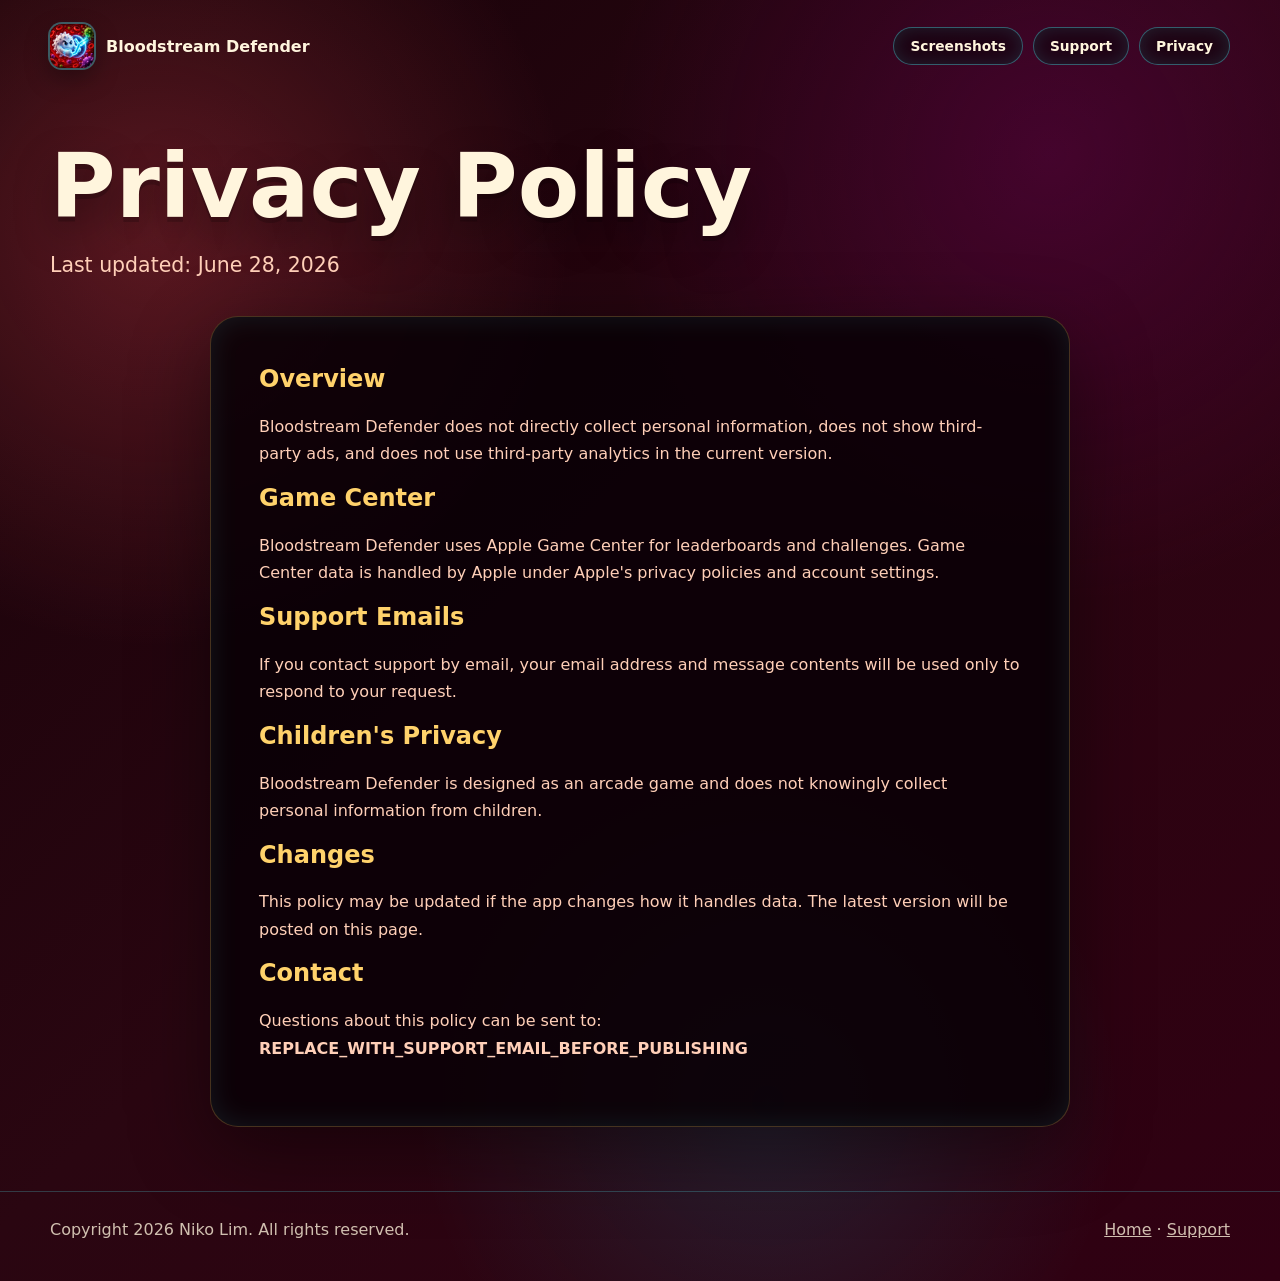
==== privacy/index.html @ 1365306f "Create Bloodstream Defender support site" ====
<!doctype html>
<html lang="en">
  <head>
    <meta charset="utf-8">
    <meta name="viewport" content="width=device-width, initial-scale=1">
    <meta name="description" content="Privacy policy for Bloodstream Defender.">
    <title>Privacy Policy | Bloodstream Defender</title>
    <link rel="icon" href="../assets/app-icon.png">
    <link rel="stylesheet" href="../styles.css">
  </head>
  <body>
    <header class="site-shell topbar">
      <a class="brand" href="../" aria-label="Bloodstream Defender home">
        <img src="../assets/app-icon.png" alt="">
        <span>Bloodstream Defender</span>
      </a>
      <nav class="nav" aria-label="Main navigation">
        <a href="../#screenshots">Screenshots</a>
        <a href="../support/">Support</a>
        <a href="./">Privacy</a>
      </nav>
    </header>

    <main class="site-shell page-hero">
      <h1>Privacy Policy</h1>
      <p>Last updated: June 28, 2026</p>
    </main>

    <section class="content-card">
      <h2>Overview</h2>
      <p>
        Bloodstream Defender does not directly collect personal information, does not show third-party ads, and does not use third-party analytics in the current version.
      </p>

      <h2>Game Center</h2>
      <p>
        Bloodstream Defender uses Apple Game Center for leaderboards and challenges. Game Center data is handled by Apple under Apple's privacy policies and account settings.
      </p>

      <h2>Support Emails</h2>
      <p>
        If you contact support by email, your email address and message contents will be used only to respond to your request.
      </p>

      <h2>Children's Privacy</h2>
      <p>
        Bloodstream Defender is designed as an arcade game and does not knowingly collect personal information from children.
      </p>

      <h2>Changes</h2>
      <p>
        This policy may be updated if the app changes how it handles data. The latest version will be posted on this page.
      </p>

      <h2>Contact</h2>
      <p>
        Questions about this policy can be sent to:
        <strong>REPLACE_WITH_SUPPORT_EMAIL_BEFORE_PUBLISHING</strong>
      </p>
    </section>

    <footer class="footer">
      <div class="site-shell">
        <span>Copyright 2026 Niko Lim. All rights reserved.</span>
        <span><a href="../">Home</a> · <a href="../support/">Support</a></span>
      </div>
    </footer>
  </body>
</html>
---- styles.css ----
:root {
  --ink: #fff5dd;
  --muted: #ffcfb8;
  --cyan: #54f5ff;
  --cyan-soft: rgba(84, 245, 255, 0.2);
  --gold: #ffd26b;
  --red-900: #160208;
  --red-800: #2a0611;
  --red-700: #570d1d;
  --panel: rgba(25, 2, 10, 0.78);
  --panel-strong: rgba(10, 0, 6, 0.88);
  --line: rgba(84, 245, 255, 0.38);
  --shadow: 0 24px 80px rgba(0, 0, 0, 0.45);
}

* {
  box-sizing: border-box;
}

html {
  min-height: 100%;
  background: var(--red-900);
  color: var(--ink);
  font-family: Inter, ui-rounded, "SF Pro Rounded", "Trebuchet MS", system-ui, -apple-system, BlinkMacSystemFont, sans-serif;
}

body {
  min-height: 100%;
  margin: 0;
  background:
    radial-gradient(circle at 12% 18%, rgba(255, 80, 91, 0.28), transparent 26rem),
    radial-gradient(circle at 82% 12%, rgba(115, 0, 94, 0.36), transparent 28rem),
    radial-gradient(circle at 60% 86%, rgba(0, 221, 255, 0.13), transparent 22rem),
    linear-gradient(135deg, var(--red-900), var(--red-800) 48%, #300012);
}

body::before {
  position: fixed;
  inset: 0;
  z-index: -2;
  content: "";
  background-image:
    radial-gradient(ellipse at center, rgba(255, 82, 55, 0.28) 0 23%, transparent 24%),
    radial-gradient(ellipse at center, rgba(255, 166, 54, 0.18) 0 20%, transparent 21%);
  background-size: 180px 82px, 84px 84px;
  background-position: 20px 30px, 110px 80px;
  opacity: 0.25;
  transform: rotate(-10deg) scale(1.08);
}

body::after {
  position: fixed;
  inset: 0;
  z-index: -1;
  content: "";
  background:
    linear-gradient(90deg, rgba(255, 73, 92, 0.28), transparent 17%, transparent 83%, rgba(255, 73, 92, 0.28)),
    linear-gradient(180deg, rgba(255, 55, 60, 0.42), transparent 19%, transparent 81%, rgba(255, 55, 60, 0.42));
  pointer-events: none;
}

a {
  color: inherit;
}

.site-shell {
  width: min(1180px, calc(100% - 36px));
  margin: 0 auto;
}

.topbar {
  display: flex;
  align-items: center;
  justify-content: space-between;
  gap: 24px;
  padding: 24px 0;
}

.brand {
  display: inline-flex;
  align-items: center;
  gap: 12px;
  color: var(--ink);
  font-weight: 900;
  text-decoration: none;
}

.brand img {
  width: 44px;
  height: 44px;
  border-radius: 12px;
  box-shadow: 0 0 0 2px rgba(84, 245, 255, 0.34), 0 10px 24px rgba(0, 0, 0, 0.35);
}

.nav {
  display: flex;
  gap: 10px;
  align-items: center;
  flex-wrap: wrap;
}

.nav a,
.button {
  border: 1px solid var(--line);
  border-radius: 999px;
  background: rgba(7, 0, 6, 0.52);
  color: var(--ink);
  box-shadow: inset 0 0 18px rgba(84, 245, 255, 0.13);
  font-size: 0.86rem;
  font-weight: 850;
  letter-spacing: 0;
  padding: 10px 16px;
  text-decoration: none;
}

.button.primary {
  border-color: rgba(255, 210, 107, 0.78);
  background: linear-gradient(180deg, rgba(87, 8, 24, 0.94), rgba(14, 1, 8, 0.96));
  box-shadow: inset 0 0 20px rgba(84, 245, 255, 0.18), 0 0 26px rgba(255, 210, 107, 0.18);
}

.hero {
  display: grid;
  grid-template-columns: minmax(0, 0.9fr) minmax(360px, 1.1fr);
  align-items: center;
  gap: 42px;
  padding: 48px 0 72px;
}

.hero h1,
.page-hero h1 {
  max-width: 780px;
  margin: 0;
  font-size: clamp(3rem, 7vw, 6.8rem);
  line-height: 0.9;
  letter-spacing: 0;
  text-shadow: 0 5px 0 rgba(0, 0, 0, 0.18), 0 18px 42px rgba(0, 0, 0, 0.36);
}

.hero p,
.page-hero p {
  max-width: 620px;
  margin: 22px 0 0;
  color: var(--muted);
  font-size: clamp(1.06rem, 1.7vw, 1.28rem);
  line-height: 1.62;
}

.hero-actions {
  display: flex;
  gap: 12px;
  flex-wrap: wrap;
  margin-top: 30px;
}

.status-line {
  display: flex;
  gap: 12px;
  flex-wrap: wrap;
  margin-top: 26px;
  color: var(--gold);
  font-weight: 900;
}

.status-line span {
  border: 1px solid rgba(255, 210, 107, 0.3);
  border-radius: 999px;
  background: rgba(255, 210, 107, 0.08);
  padding: 8px 12px;
}

.hero-card,
.panel,
.shot {
  border: 1px solid var(--line);
  background: var(--panel);
  box-shadow: var(--shadow), inset 0 0 28px rgba(84, 245, 255, 0.11);
}

.hero-card {
  border-radius: 28px;
  padding: 14px;
  transform: rotate(1deg);
}

.hero-card img,
.shot img {
  display: block;
  width: 100%;
  border-radius: 18px;
}

.section {
  padding: 48px 0;
}

.section h2 {
  margin: 0 0 14px;
  font-size: clamp(2rem, 4vw, 3.8rem);
  line-height: 0.98;
  letter-spacing: 0;
}

.section-lead {
  max-width: 720px;
  margin: 0 0 26px;
  color: var(--muted);
  font-size: 1.08rem;
  line-height: 1.65;
}

.shot-grid {
  display: grid;
  grid-template-columns: repeat(3, minmax(0, 1fr));
  gap: 18px;
}

.shot {
  overflow: hidden;
  border-radius: 24px;
  padding: 10px;
}

.shot figcaption {
  color: var(--ink);
  font-size: 0.94rem;
  font-weight: 850;
  padding: 12px 6px 4px;
}

.info-grid {
  display: grid;
  grid-template-columns: repeat(3, minmax(0, 1fr));
  gap: 18px;
}

.panel {
  border-radius: 24px;
  padding: 24px;
}

.panel h3 {
  margin: 0 0 10px;
  color: var(--gold);
  font-size: 1.12rem;
}

.panel p,
.panel li {
  color: var(--muted);
  line-height: 1.65;
}

.panel p {
  margin: 0;
}

.panel ul {
  margin: 0;
  padding-left: 18px;
}

.page-hero {
  padding: 54px 0 34px;
}

.content-card {
  width: min(860px, 100%);
  margin: 0 auto 64px;
  border: 1px solid rgba(255, 210, 107, 0.24);
  border-radius: 28px;
  background: var(--panel-strong);
  box-shadow: var(--shadow), inset 0 0 28px rgba(84, 245, 255, 0.1);
  padding: clamp(24px, 5vw, 48px);
}

.content-card h2 {
  color: var(--gold);
  margin-top: 0;
}

.content-card p,
.content-card li {
  color: var(--muted);
  line-height: 1.72;
}

.content-card a {
  color: var(--cyan);
  font-weight: 850;
}

.footer {
  border-top: 1px solid rgba(84, 245, 255, 0.22);
  color: rgba(255, 245, 221, 0.78);
  padding: 28px 0 42px;
}

.footer .site-shell {
  display: flex;
  justify-content: space-between;
  gap: 18px;
  flex-wrap: wrap;
}

@media (max-width: 900px) {
  .hero,
  .info-grid,
  .shot-grid {
    grid-template-columns: 1fr;
  }

  .hero {
    padding-top: 28px;
  }

  .hero-card {
    transform: none;
  }
}

@media (max-width: 620px) {
  .site-shell {
    width: min(100% - 24px, 1180px);
  }

  .topbar {
    align-items: flex-start;
    flex-direction: column;
  }

  .nav {
    width: 100%;
  }

  .nav a {
    flex: 1;
    text-align: center;
  }

  .hero h1,
  .page-hero h1 {
    font-size: clamp(2.6rem, 15vw, 4rem);
  }
}
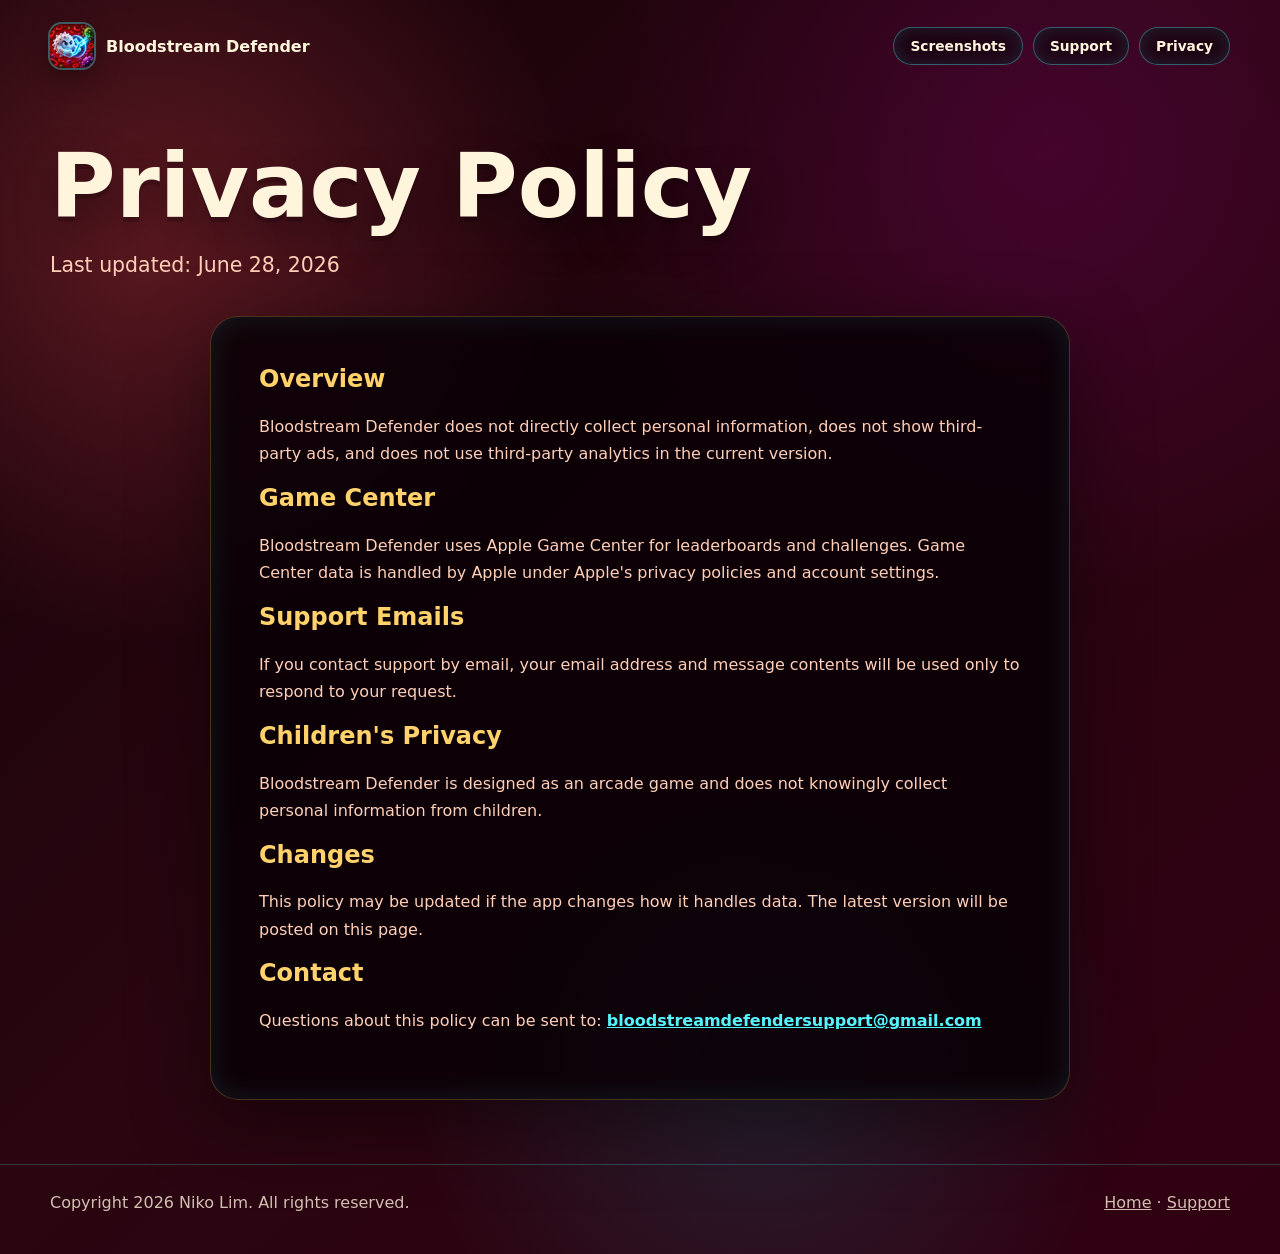
==== commit 5fa27c8a: "Add public support email" ====
--- a/privacy/index.html
+++ b/privacy/index.html
@@ -55,7 +55,7 @@
       <h2>Contact</h2>
       <p>
         Questions about this policy can be sent to:
-        <strong>REPLACE_WITH_SUPPORT_EMAIL_BEFORE_PUBLISHING</strong>
+        <strong><a href="mailto:bloodstreamdefendersupport@gmail.com">bloodstreamdefendersupport@gmail.com</a></strong>
       </p>
     </section>
 
--- a/styles.css
+++ b/styles.css
@@ -169,9 +169,19 @@
   padding: 8px 12px;
 }
 
+.eyebrow {
+  display: inline-block;
+  color: var(--cyan);
+  font-size: 0.78rem;
+  font-weight: 950;
+  letter-spacing: 0;
+  text-transform: uppercase;
+}
+
 .hero-card,
 .panel,
-.shot {
+.shot,
+.demo-callout {
   border: 1px solid var(--line);
   background: var(--panel);
   box-shadow: var(--shadow), inset 0 0 28px rgba(84, 245, 255, 0.11);
@@ -192,6 +202,29 @@
 
 .section {
   padding: 48px 0;
+}
+
+.demo-callout {
+  display: flex;
+  align-items: center;
+  justify-content: space-between;
+  gap: 24px;
+  border-radius: 24px;
+  margin-bottom: 18px;
+  padding: 24px;
+}
+
+.demo-callout h2 {
+  margin: 8px 0 8px;
+  font-size: clamp(1.7rem, 3vw, 3rem);
+  line-height: 1;
+}
+
+.demo-callout p {
+  max-width: 640px;
+  margin: 0;
+  color: var(--muted);
+  line-height: 1.6;
 }
 
 .section h2 {
@@ -317,6 +350,11 @@
   .hero-card {
     transform: none;
   }
+
+  .demo-callout {
+    align-items: flex-start;
+    flex-direction: column;
+  }
 }
 
 @media (max-width: 620px) {
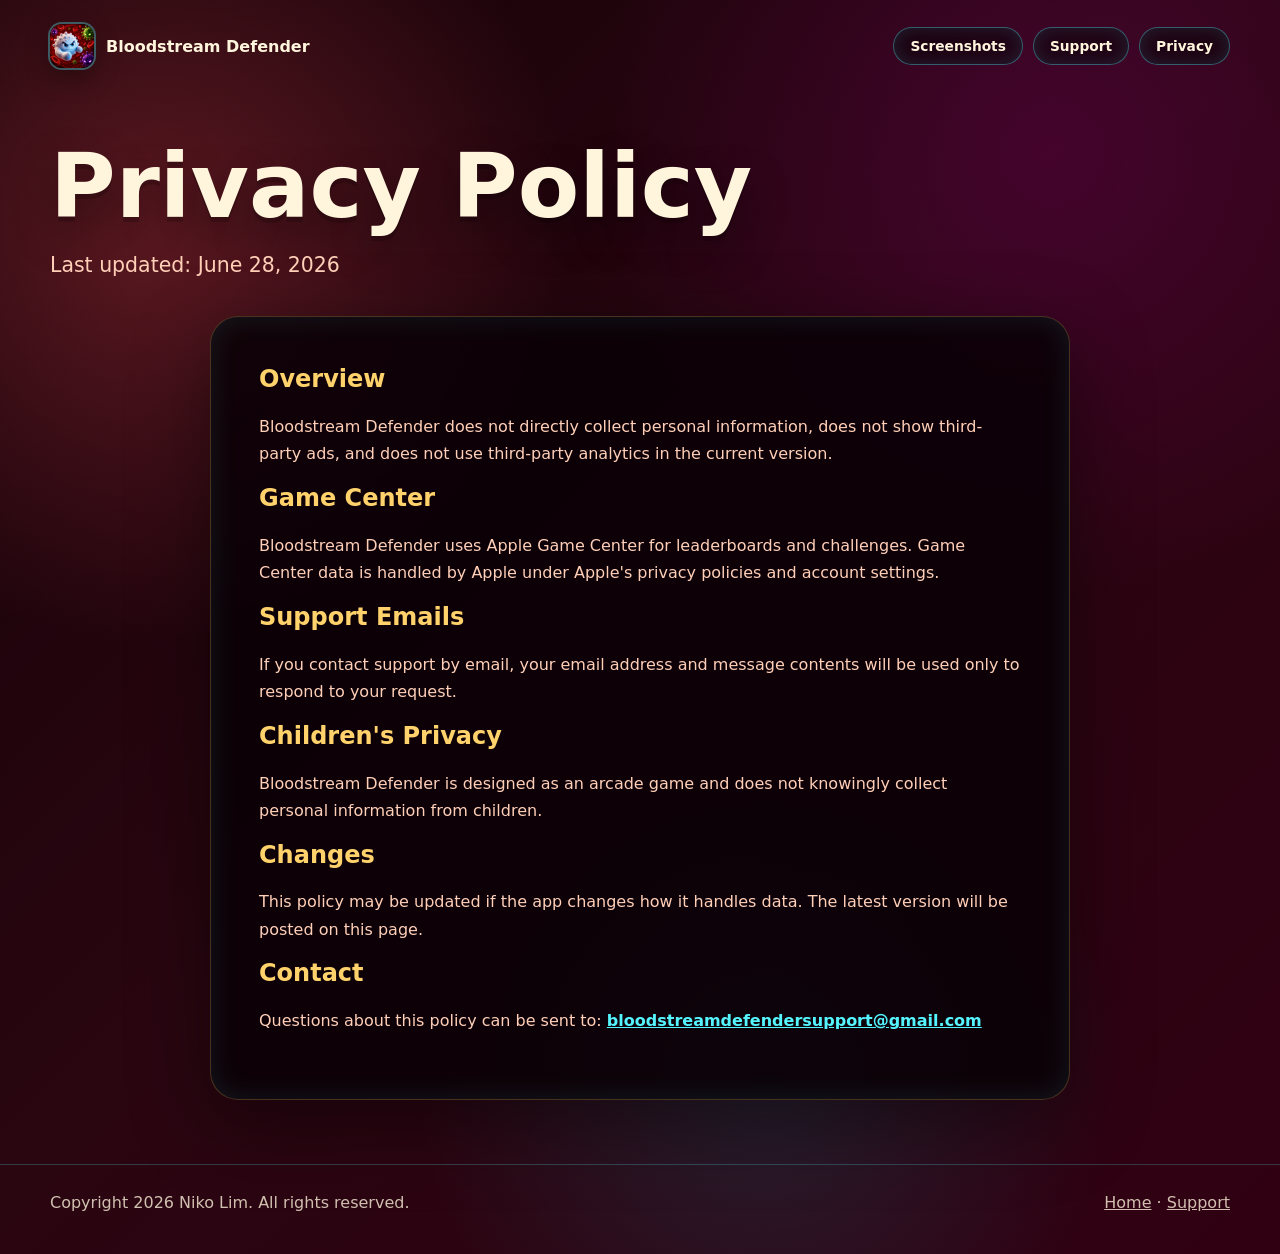
==== commit 6a5433c0: "Update site icon to App Store artwork" ====
--- a/privacy/index.html
+++ b/privacy/index.html
@@ -5,13 +5,13 @@
     <meta name="viewport" content="width=device-width, initial-scale=1">
     <meta name="description" content="Privacy policy for Bloodstream Defender.">
     <title>Privacy Policy | Bloodstream Defender</title>
-    <link rel="icon" href="../assets/app-icon.png">
+    <link rel="icon" href="../assets/app-icon.png?v=20260701">
     <link rel="stylesheet" href="../styles.css">
   </head>
   <body>
     <header class="site-shell topbar">
       <a class="brand" href="../" aria-label="Bloodstream Defender home">
-        <img src="../assets/app-icon.png" alt="">
+        <img src="../assets/app-icon.png?v=20260701" alt="">
         <span>Bloodstream Defender</span>
       </a>
       <nav class="nav" aria-label="Main navigation">
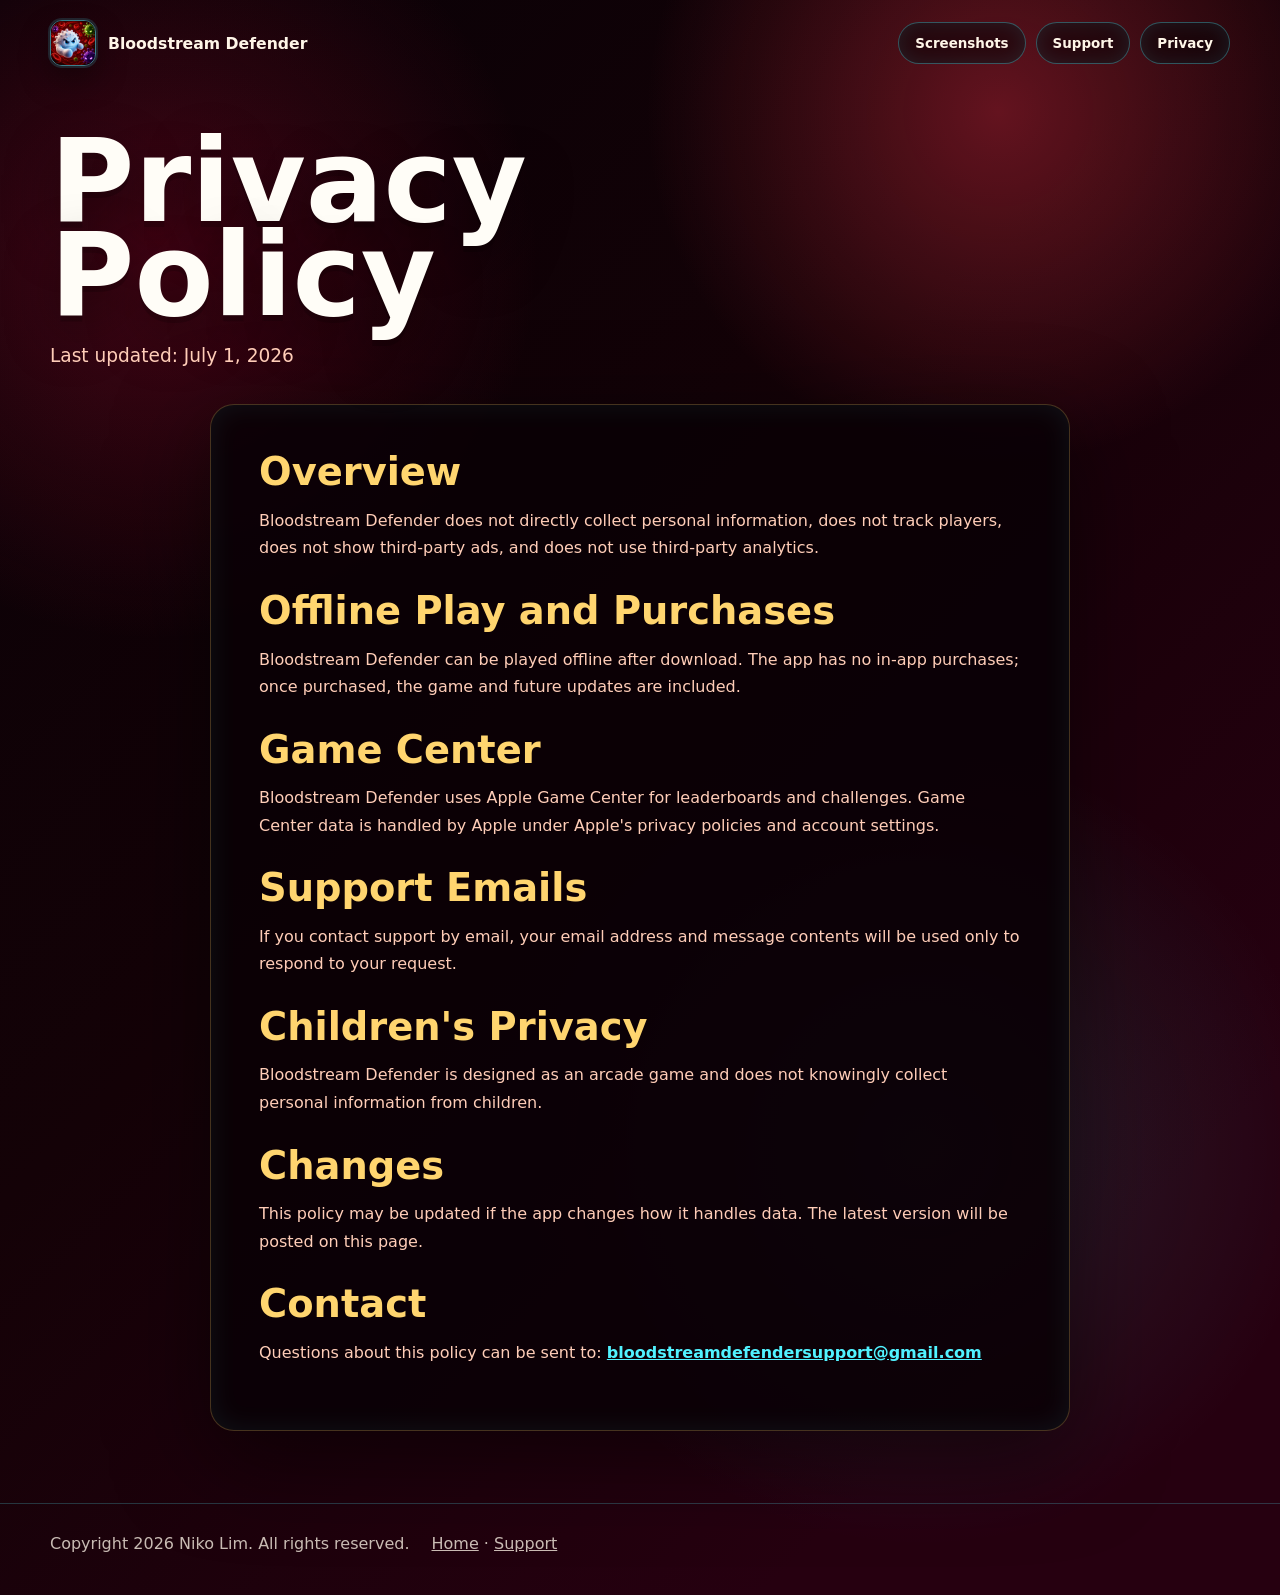
==== commit 5d1e3d5e: "Redesign marketing site" ====
--- a/privacy/index.html
+++ b/privacy/index.html
@@ -23,13 +23,18 @@
 
     <main class="site-shell page-hero">
       <h1>Privacy Policy</h1>
-      <p>Last updated: June 28, 2026</p>
+      <p>Last updated: July 1, 2026</p>
     </main>
 
     <section class="content-card">
       <h2>Overview</h2>
       <p>
-        Bloodstream Defender does not directly collect personal information, does not show third-party ads, and does not use third-party analytics in the current version.
+        Bloodstream Defender does not directly collect personal information, does not track players, does not show third-party ads, and does not use third-party analytics.
+      </p>
+
+      <h2>Offline Play and Purchases</h2>
+      <p>
+        Bloodstream Defender can be played offline after download. The app has no in-app purchases; once purchased, the game and future updates are included.
       </p>
 
       <h2>Game Center</h2>
--- a/styles.css
+++ b/styles.css
@@ -1,16 +1,24 @@
 :root {
-  --ink: #fff5dd;
-  --muted: #ffcfb8;
-  --cyan: #54f5ff;
-  --cyan-soft: rgba(84, 245, 255, 0.2);
-  --gold: #ffd26b;
-  --red-900: #160208;
-  --red-800: #2a0611;
-  --red-700: #570d1d;
-  --panel: rgba(25, 2, 10, 0.78);
-  --panel-strong: rgba(10, 0, 6, 0.88);
-  --line: rgba(84, 245, 255, 0.38);
-  --shadow: 0 24px 80px rgba(0, 0, 0, 0.45);
+  color-scheme: dark;
+  --ink: #fff6e8;
+  --muted: #ffcdb8;
+  --muted-2: rgba(255, 246, 232, 0.72);
+  --cyan: #51f2ff;
+  --cyan-strong: #13d7ef;
+  --cyan-soft: rgba(81, 242, 255, 0.16);
+  --gold: #ffd56f;
+  --gold-soft: rgba(255, 213, 111, 0.16);
+  --red-950: #080106;
+  --red-900: #140207;
+  --red-850: #21040c;
+  --red-800: #340713;
+  --red-700: #5d1024;
+  --panel: rgba(18, 2, 9, 0.72);
+  --panel-strong: rgba(10, 1, 6, 0.9);
+  --line: rgba(81, 242, 255, 0.34);
+  --line-red: rgba(255, 86, 100, 0.34);
+  --shadow: 0 26px 92px rgba(0, 0, 0, 0.52);
+  --radius: 22px;
 }
 
 * {
@@ -19,7 +27,8 @@
 
 html {
   min-height: 100%;
-  background: var(--red-900);
+  scroll-behavior: smooth;
+  background: var(--red-950);
   color: var(--ink);
   font-family: Inter, ui-rounded, "SF Pro Rounded", "Trebuchet MS", system-ui, -apple-system, BlinkMacSystemFont, sans-serif;
 }
@@ -27,24 +36,25 @@
 body {
   min-height: 100%;
   margin: 0;
+  overflow-x: hidden;
   background:
-    radial-gradient(circle at 12% 18%, rgba(255, 80, 91, 0.28), transparent 26rem),
-    radial-gradient(circle at 82% 12%, rgba(115, 0, 94, 0.36), transparent 28rem),
-    radial-gradient(circle at 60% 86%, rgba(0, 221, 255, 0.13), transparent 22rem),
-    linear-gradient(135deg, var(--red-900), var(--red-800) 48%, #300012);
+    radial-gradient(circle at 78% 7%, rgba(255, 53, 76, 0.34), transparent 22rem),
+    radial-gradient(circle at 12% 16%, rgba(194, 15, 56, 0.3), transparent 24rem),
+    radial-gradient(circle at 72% 72%, rgba(81, 242, 255, 0.13), transparent 25rem),
+    linear-gradient(135deg, var(--red-950), var(--red-900) 42%, #260010 82%);
 }
 
 body::before {
   position: fixed;
-  inset: 0;
+  inset: -14vh -10vw;
   z-index: -2;
   content: "";
   background-image:
-    radial-gradient(ellipse at center, rgba(255, 82, 55, 0.28) 0 23%, transparent 24%),
-    radial-gradient(ellipse at center, rgba(255, 166, 54, 0.18) 0 20%, transparent 21%);
-  background-size: 180px 82px, 84px 84px;
-  background-position: 20px 30px, 110px 80px;
-  opacity: 0.25;
+    radial-gradient(ellipse at center, rgba(255, 91, 62, 0.24) 0 22%, transparent 23%),
+    radial-gradient(ellipse at center, rgba(255, 179, 75, 0.14) 0 18%, transparent 19%);
+  background-position: 20px 30px, 108px 82px;
+  background-size: 210px 96px, 96px 96px;
+  opacity: 0.22;
   transform: rotate(-10deg) scale(1.08);
 }
 
@@ -54,8 +64,9 @@
   z-index: -1;
   content: "";
   background:
-    linear-gradient(90deg, rgba(255, 73, 92, 0.28), transparent 17%, transparent 83%, rgba(255, 73, 92, 0.28)),
-    linear-gradient(180deg, rgba(255, 55, 60, 0.42), transparent 19%, transparent 81%, rgba(255, 55, 60, 0.42));
+    linear-gradient(90deg, rgba(255, 45, 79, 0.32), transparent 16%, transparent 84%, rgba(255, 45, 79, 0.28)),
+    linear-gradient(180deg, rgba(255, 64, 82, 0.28), transparent 22%, transparent 78%, rgba(255, 64, 82, 0.24)),
+    radial-gradient(circle at 50% 0%, rgba(255, 255, 255, 0.06), transparent 28rem);
   pointer-events: none;
 }
 
@@ -63,8 +74,23 @@
   color: inherit;
 }
 
+img {
+  max-width: 100%;
+}
+
+.sr-only {
+  position: absolute !important;
+  width: 1px !important;
+  height: 1px !important;
+  padding: 0 !important;
+  overflow: hidden !important;
+  clip: rect(0, 0, 0, 0) !important;
+  white-space: nowrap !important;
+  border: 0 !important;
+}
+
 .site-shell {
-  width: min(1180px, calc(100% - 36px));
+  width: min(1180px, calc(100% - 40px));
   margin: 0 auto;
 }
 
@@ -72,8 +98,8 @@
   display: flex;
   align-items: center;
   justify-content: space-between;
-  gap: 24px;
-  padding: 24px 0;
+  gap: 26px;
+  padding: 20px 0 10px;
 }
 
 .brand {
@@ -81,234 +107,596 @@
   align-items: center;
   gap: 12px;
   color: var(--ink);
+  font-size: 0.98rem;
   font-weight: 900;
   text-decoration: none;
+  white-space: nowrap;
 }
 
 .brand img {
-  width: 44px;
-  height: 44px;
+  width: 46px;
+  height: 46px;
+  border: 1px solid rgba(81, 242, 255, 0.52);
   border-radius: 12px;
-  box-shadow: 0 0 0 2px rgba(84, 245, 255, 0.34), 0 10px 24px rgba(0, 0, 0, 0.35);
-}
-
-.nav {
+  box-shadow: 0 0 0 2px rgba(81, 242, 255, 0.14), 0 14px 30px rgba(0, 0, 0, 0.38);
+}
+
+.brand--footer img {
+  width: 40px;
+  height: 40px;
+}
+
+.nav,
+.footer-nav {
   display: flex;
-  gap: 10px;
   align-items: center;
   flex-wrap: wrap;
+  gap: 10px;
 }
 
 .nav a,
+.footer-nav a,
 .button {
+  display: inline-flex;
+  align-items: center;
+  justify-content: center;
+  min-height: 42px;
   border: 1px solid var(--line);
   border-radius: 999px;
-  background: rgba(7, 0, 6, 0.52);
+  background: rgba(8, 0, 6, 0.54);
   color: var(--ink);
-  box-shadow: inset 0 0 18px rgba(84, 245, 255, 0.13);
-  font-size: 0.86rem;
+  box-shadow: inset 0 0 20px rgba(81, 242, 255, 0.1);
+  font-size: 0.84rem;
   font-weight: 850;
   letter-spacing: 0;
   padding: 10px 16px;
   text-decoration: none;
+  transition:
+    border-color 180ms ease,
+    box-shadow 180ms ease,
+    transform 180ms ease,
+    background 180ms ease;
+}
+
+.nav a:hover,
+.footer-nav a:hover,
+.button:hover {
+  border-color: rgba(81, 242, 255, 0.72);
+  box-shadow: inset 0 0 22px rgba(81, 242, 255, 0.16), 0 0 26px rgba(81, 242, 255, 0.12);
+  transform: translateY(-1px);
 }
 
 .button.primary {
-  border-color: rgba(255, 210, 107, 0.78);
-  background: linear-gradient(180deg, rgba(87, 8, 24, 0.94), rgba(14, 1, 8, 0.96));
-  box-shadow: inset 0 0 20px rgba(84, 245, 255, 0.18), 0 0 26px rgba(255, 210, 107, 0.18);
+  border-color: rgba(81, 242, 255, 0.88);
+  background: linear-gradient(180deg, #4af6ff, #18cfe5);
+  color: #061013;
+  box-shadow: 0 16px 34px rgba(28, 222, 239, 0.2), inset 0 -10px 22px rgba(0, 67, 80, 0.18);
+}
+
+.button-icon {
+  width: 0;
+  height: 0;
+  margin-right: 9px;
+  border-top: 6px solid transparent;
+  border-bottom: 6px solid transparent;
+  border-left: 10px solid currentColor;
 }
 
 .hero {
   display: grid;
-  grid-template-columns: minmax(0, 0.9fr) minmax(360px, 1.1fr);
+  grid-template-columns: minmax(0, 0.78fr) minmax(440px, 1.22fr);
   align-items: center;
-  gap: 42px;
-  padding: 48px 0 72px;
+  gap: clamp(30px, 5vw, 68px);
+  min-height: auto;
+  padding: 38px 0 30px;
+}
+
+.hero-copy {
+  position: relative;
+  z-index: 1;
 }
 
 .hero h1,
 .page-hero h1 {
-  max-width: 780px;
+  max-width: 820px;
   margin: 0;
-  font-size: clamp(3rem, 7vw, 6.8rem);
-  line-height: 0.9;
+  color: #fffdf7;
+  font-size: clamp(4rem, 9vw, 8.7rem);
+  line-height: 0.82;
   letter-spacing: 0;
-  text-shadow: 0 5px 0 rgba(0, 0, 0, 0.18), 0 18px 42px rgba(0, 0, 0, 0.36);
-}
-
-.hero p,
+  text-shadow: 0 6px 0 rgba(0, 0, 0, 0.16), 0 20px 54px rgba(0, 0, 0, 0.42);
+}
+
+.hero-line {
+  margin: 24px 0 0;
+  color: var(--gold);
+  font-size: clamp(1.55rem, 3.4vw, 3rem);
+  font-weight: 950;
+  line-height: 1.02;
+}
+
+.hero p:not(.hero-line),
 .page-hero p {
   max-width: 620px;
-  margin: 22px 0 0;
+  margin: 18px 0 0;
   color: var(--muted);
-  font-size: clamp(1.06rem, 1.7vw, 1.28rem);
-  line-height: 1.62;
+  font-size: clamp(1.03rem, 1.45vw, 1.22rem);
+  line-height: 1.58;
 }
 
 .hero-actions {
   display: flex;
+  flex-wrap: wrap;
   gap: 12px;
-  flex-wrap: wrap;
   margin-top: 30px;
 }
 
-.status-line {
-  display: flex;
+.hero-facts {
+  display: grid;
+  grid-template-columns: repeat(3, minmax(0, 1fr));
   gap: 12px;
-  flex-wrap: wrap;
-  margin-top: 26px;
-  color: var(--gold);
+  max-width: 680px;
+  margin: 24px 0 0;
+}
+
+.hero-facts div {
+  min-height: 68px;
+  border: 1px solid rgba(255, 255, 255, 0.13);
+  border-radius: 18px;
+  background: rgba(4, 0, 4, 0.42);
+  padding: 12px;
+}
+
+.hero-facts dt {
+  color: var(--ink);
+  font-size: 0.8rem;
+  font-weight: 950;
+}
+
+.hero-facts dd {
+  margin: 6px 0 0;
+  color: var(--muted-2);
+  font-size: 0.78rem;
+  line-height: 1.28;
+}
+
+.hero-media {
+  position: relative;
+  min-width: 0;
+}
+
+.hero-media::before {
+  position: absolute;
+  inset: -20% -8% auto 10%;
+  height: 70%;
+  content: "";
+  border-radius: 999px;
+  background: radial-gradient(circle, rgba(255, 63, 77, 0.32), transparent 64%);
+  filter: blur(8px);
+}
+
+.phone-frame {
+  position: relative;
+  overflow: hidden;
+  border: 1px solid rgba(81, 242, 255, 0.36);
+  border-radius: 34px;
+  background: linear-gradient(135deg, rgba(255, 255, 255, 0.11), rgba(255, 255, 255, 0.02));
+  box-shadow: var(--shadow), 0 0 42px rgba(81, 242, 255, 0.16);
+  padding: 13px;
+  transform: rotate(3deg);
+}
+
+.phone-frame::before {
+  position: absolute;
+  top: 50%;
+  left: 15px;
+  z-index: 2;
+  width: 18px;
+  height: 100px;
+  content: "";
+  border-radius: 999px;
+  background: #050004;
+  transform: translateY(-50%);
+}
+
+.phone-frame img {
+  position: relative;
+  z-index: 1;
+  display: block;
+  width: 100%;
+  border-radius: 24px;
+}
+
+.prototype-band,
+.phone-band {
+  display: grid;
+  align-items: center;
+  gap: clamp(22px, 4vw, 48px);
+  border: 1px solid var(--line-red);
+  border-radius: var(--radius);
+  background: linear-gradient(135deg, rgba(37, 3, 14, 0.86), rgba(10, 1, 8, 0.84));
+  box-shadow: var(--shadow), inset 0 0 34px rgba(81, 242, 255, 0.08);
+  padding: clamp(18px, 3vw, 32px);
+}
+
+.prototype-band {
+  grid-template-columns: minmax(280px, 0.92fr) minmax(260px, 1fr);
+}
+
+.prototype-band img {
+  display: block;
+  width: 100%;
+  border: 1px solid rgba(255, 255, 255, 0.13);
+  border-radius: 14px;
+}
+
+.prototype-band h2,
+.phone-band h2,
+.section h2,
+.content-card h2 {
+  margin: 0;
+  color: #fffdf7;
+  font-size: clamp(2rem, 4.4vw, 3.9rem);
+  line-height: 0.98;
+  letter-spacing: 0;
+}
+
+.prototype-band p,
+.phone-band p {
+  max-width: 640px;
+  margin: 16px 0 24px;
+  color: var(--muted);
+  font-size: 1.03rem;
+  line-height: 1.62;
+}
+
+.section {
+  padding: clamp(54px, 7vw, 92px) 0;
+}
+
+.section-heading {
+  max-width: 780px;
+  margin: 0 auto 34px;
+  text-align: center;
+}
+
+.section-heading p,
+.mobile-copy p,
+.press-copy p {
+  margin: 14px 0 0;
+  color: var(--muted);
+  font-size: 1.07rem;
+  line-height: 1.62;
+}
+
+.loop-section {
+  padding-bottom: clamp(46px, 6vw, 78px);
+}
+
+.loop-art {
+  overflow: hidden;
+  margin: 0;
+  border: 1px solid rgba(255, 213, 111, 0.3);
+  border-radius: 24px;
+  background: rgba(7, 0, 5, 0.62);
+  box-shadow: var(--shadow), inset 0 0 28px rgba(81, 242, 255, 0.1);
+  padding: clamp(8px, 1.6vw, 14px);
+}
+
+.loop-art img {
+  display: block;
+  width: 100%;
+  border-radius: 16px;
+}
+
+.feature h3,
+.asset-strip figcaption,
+.shot figcaption {
+  margin: 0;
+  color: var(--ink);
   font-weight: 900;
-}
-
-.status-line span {
-  border: 1px solid rgba(255, 210, 107, 0.3);
-  border-radius: 999px;
-  background: rgba(255, 210, 107, 0.08);
-  padding: 8px 12px;
-}
-
-.eyebrow {
-  display: inline-block;
-  color: var(--cyan);
-  font-size: 0.78rem;
+  line-height: 1.15;
+}
+
+.feature p {
+  margin: 10px 0 0;
+  color: var(--muted-2);
+  font-size: 0.92rem;
+  line-height: 1.45;
+}
+
+.screenshots-section {
+  border-top: 1px solid rgba(255, 255, 255, 0.08);
+  border-bottom: 1px solid rgba(255, 255, 255, 0.08);
+}
+
+.shot-rail {
+  display: grid;
+  grid-template-columns: repeat(5, minmax(190px, 1fr));
+  gap: 16px;
+  align-items: stretch;
+}
+
+.shot {
+  overflow: hidden;
+  margin: 0;
+  border: 1px solid rgba(81, 242, 255, 0.27);
+  border-radius: var(--radius);
+  background: rgba(11, 1, 7, 0.62);
+  box-shadow: 0 18px 46px rgba(0, 0, 0, 0.32), inset 0 0 22px rgba(81, 242, 255, 0.06);
+  padding: 9px;
+}
+
+.shot img {
+  display: block;
+  width: 100%;
+  aspect-ratio: 2778 / 1284;
+  object-fit: cover;
+  border-radius: 15px;
+}
+
+.shot--ipad img {
+  aspect-ratio: 4 / 3;
+}
+
+.shot figcaption {
+  padding: 13px 5px 4px;
+  font-size: 0.92rem;
+  text-align: center;
+}
+
+.mobile-section {
+  display: grid;
+  gap: clamp(26px, 4vw, 42px);
+}
+
+.mobile-copy {
+  max-width: 780px;
+}
+
+.mobile-layout {
+  display: grid;
+  grid-template-columns: minmax(0, 1fr) minmax(310px, 0.74fr);
+  gap: clamp(28px, 5vw, 64px);
+  align-items: stretch;
+}
+
+.feature-list {
+  display: grid;
+  gap: 14px;
+}
+
+.feature {
+  display: grid;
+  grid-template-columns: 78px minmax(0, 1fr);
+  gap: 18px;
+  align-items: center;
+  border-left: 3px solid var(--cyan);
+  background: linear-gradient(90deg, rgba(81, 242, 255, 0.1), rgba(255, 255, 255, 0.03));
+  padding: 16px 22px 16px 18px;
+}
+
+.feature-icon {
+  display: grid;
+  width: 70px;
+  aspect-ratio: 1;
+  place-items: center;
+  border: 1px solid rgba(81, 242, 255, 0.18);
+  border-radius: 18px;
+  background:
+    radial-gradient(circle at 50% 42%, rgba(81, 242, 255, 0.12), transparent 70%),
+    rgba(3, 0, 4, 0.38);
+  box-shadow: inset 0 0 18px rgba(81, 242, 255, 0.07);
+}
+
+.feature-icon img {
+  display: block;
+  width: 62px;
+  height: 62px;
+  object-fit: contain;
+}
+
+.qr-panel {
+  display: grid;
+  grid-template-columns: minmax(0, 1fr) 178px;
+  gap: 22px;
+  align-items: center;
+  min-height: 246px;
+  border: 1px solid var(--line-red);
+  border-radius: var(--radius);
+  background:
+    radial-gradient(circle at 82% 22%, rgba(81, 242, 255, 0.16), transparent 14rem),
+    linear-gradient(135deg, rgba(37, 3, 14, 0.9), rgba(10, 1, 8, 0.84));
+  box-shadow: var(--shadow), inset 0 0 34px rgba(81, 242, 255, 0.08);
+  padding: clamp(20px, 3vw, 28px);
+}
+
+.qr-panel h3 {
+  margin: 0;
+  color: #fffdf7;
+  font-size: clamp(2rem, 3.6vw, 3.2rem);
+  line-height: 0.95;
+}
+
+.qr-panel p {
+  max-width: 420px;
+  margin: 14px 0 0;
+  color: var(--muted);
+  font-size: 1rem;
+  line-height: 1.55;
+}
+
+.qr-placeholder {
+  position: relative;
+  display: grid;
+  width: 178px;
+  aspect-ratio: 1;
+  place-items: center;
+  border: 2px dashed rgba(81, 242, 255, 0.68);
+  border-radius: 18px;
+  background:
+    linear-gradient(135deg, rgba(81, 242, 255, 0.12), rgba(255, 213, 111, 0.08)),
+    rgba(4, 0, 4, 0.72);
+  box-shadow:
+    inset 0 0 28px rgba(81, 242, 255, 0.14),
+    0 0 30px rgba(81, 242, 255, 0.12);
+}
+
+.qr-placeholder::before,
+.qr-placeholder::after {
+  position: absolute;
+  inset: 14px;
+  content: "";
+  border: 2px solid rgba(255, 213, 111, 0.48);
+  pointer-events: none;
+}
+
+.qr-placeholder::before {
+  clip-path: polygon(0 0, 34% 0, 34% 6px, 6px 6px, 6px 34%, 0 34%, 0 0, 66% 0, 100% 0, 100% 34%, calc(100% - 6px) 34%, calc(100% - 6px) 6px, 66% 6px);
+}
+
+.qr-placeholder::after {
+  clip-path: polygon(0 66%, 6px 66%, 6px calc(100% - 6px), 34% calc(100% - 6px), 34% 100%, 0 100%, 0 66%, 66% 100%, 100% 100%, 100% 66%, calc(100% - 6px) 66%, calc(100% - 6px) calc(100% - 6px), 66% calc(100% - 6px));
+}
+
+.qr-placeholder span {
+  color: rgba(255, 246, 232, 0.68);
+  font-size: 0.9rem;
   font-weight: 950;
   letter-spacing: 0;
   text-transform: uppercase;
 }
 
-.hero-card,
-.panel,
-.shot,
-.demo-callout {
-  border: 1px solid var(--line);
-  background: var(--panel);
-  box-shadow: var(--shadow), inset 0 0 28px rgba(84, 245, 255, 0.11);
-}
-
-.hero-card {
-  border-radius: 28px;
+.trust-strip {
+  display: grid;
+  grid-template-columns: repeat(4, minmax(0, 1fr));
+  gap: 12px;
+  border: 1px solid rgba(255, 213, 111, 0.3);
+  border-radius: var(--radius);
+  background: linear-gradient(135deg, rgba(255, 213, 111, 0.1), rgba(81, 242, 255, 0.07));
   padding: 14px;
-  transform: rotate(1deg);
-}
-
-.hero-card img,
-.shot img {
+}
+
+.trust-strip div {
+  min-height: 112px;
+  border: 1px solid rgba(255, 255, 255, 0.1);
+  border-radius: 16px;
+  background: rgba(5, 0, 4, 0.42);
+  padding: 18px;
+}
+
+.trust-strip strong {
+  display: block;
+  color: var(--gold);
+  font-size: 1rem;
+  line-height: 1.15;
+}
+
+.trust-strip span {
+  display: block;
+  margin-top: 8px;
+  color: var(--muted-2);
+  font-size: 0.9rem;
+  line-height: 1.45;
+}
+
+.phone-band {
+  grid-template-columns: minmax(240px, 1fr) minmax(260px, 0.74fr) auto;
+  margin-top: clamp(48px, 7vw, 88px);
+}
+
+.phone-link-card {
+  border: 1px solid rgba(81, 242, 255, 0.48);
+  border-radius: 18px;
+  background:
+    linear-gradient(135deg, rgba(81, 242, 255, 0.14), rgba(255, 213, 111, 0.08)),
+    rgba(4, 0, 4, 0.72);
+  box-shadow: inset 0 0 26px rgba(81, 242, 255, 0.1);
+  color: var(--ink);
+  padding: 20px;
+  word-break: break-word;
+}
+
+.phone-link-card span {
+  display: block;
+  color: var(--cyan);
+  font-size: 0.92rem;
+  font-weight: 900;
+}
+
+.phone-link-card strong {
+  display: block;
+  margin-top: 7px;
+  font-size: clamp(1.12rem, 2.4vw, 1.8rem);
+  line-height: 1.05;
+}
+
+.press-section {
+  display: grid;
+  grid-template-columns: minmax(240px, 0.7fr) minmax(0, 1.3fr);
+  gap: clamp(24px, 5vw, 56px);
+  align-items: center;
+}
+
+.asset-strip {
+  display: grid;
+  grid-template-columns: 0.8fr repeat(3, 1fr);
+  gap: 13px;
+}
+
+.asset-strip figure {
+  overflow: hidden;
+  margin: 0;
+  border: 1px solid rgba(81, 242, 255, 0.26);
+  border-radius: 16px;
+  background: rgba(7, 0, 5, 0.62);
+  padding: 8px;
+}
+
+.asset-strip img {
   display: block;
   width: 100%;
-  border-radius: 18px;
-}
-
-.section {
-  padding: 48px 0;
-}
-
-.demo-callout {
-  display: flex;
-  align-items: center;
-  justify-content: space-between;
-  gap: 24px;
+  aspect-ratio: 2778 / 1284;
+  object-fit: cover;
+  border-radius: 10px;
+}
+
+.asset-strip figure:first-child img {
+  aspect-ratio: 1;
+}
+
+.asset-strip figcaption {
+  padding: 10px 2px 2px;
+  color: var(--muted-2);
+  font-size: 0.78rem;
+  text-align: center;
+}
+
+.page-hero {
+  padding: 58px 0 34px;
+}
+
+.page-hero h1 {
+  font-size: clamp(3.8rem, 9vw, 7.4rem);
+}
+
+.content-card {
+  width: min(860px, calc(100% - 40px));
+  margin: 0 auto 72px;
+  border: 1px solid rgba(255, 213, 111, 0.24);
   border-radius: 24px;
-  margin-bottom: 18px;
-  padding: 24px;
-}
-
-.demo-callout h2 {
-  margin: 8px 0 8px;
-  font-size: clamp(1.7rem, 3vw, 3rem);
-  line-height: 1;
-}
-
-.demo-callout p {
-  max-width: 640px;
-  margin: 0;
-  color: var(--muted);
-  line-height: 1.6;
-}
-
-.section h2 {
-  margin: 0 0 14px;
-  font-size: clamp(2rem, 4vw, 3.8rem);
-  line-height: 0.98;
-  letter-spacing: 0;
-}
-
-.section-lead {
-  max-width: 720px;
-  margin: 0 0 26px;
-  color: var(--muted);
-  font-size: 1.08rem;
-  line-height: 1.65;
-}
-
-.shot-grid {
-  display: grid;
-  grid-template-columns: repeat(3, minmax(0, 1fr));
-  gap: 18px;
-}
-
-.shot {
-  overflow: hidden;
-  border-radius: 24px;
-  padding: 10px;
-}
-
-.shot figcaption {
-  color: var(--ink);
-  font-size: 0.94rem;
-  font-weight: 850;
-  padding: 12px 6px 4px;
-}
-
-.info-grid {
-  display: grid;
-  grid-template-columns: repeat(3, minmax(0, 1fr));
-  gap: 18px;
-}
-
-.panel {
-  border-radius: 24px;
-  padding: 24px;
-}
-
-.panel h3 {
-  margin: 0 0 10px;
+  background: var(--panel-strong);
+  box-shadow: var(--shadow), inset 0 0 28px rgba(81, 242, 255, 0.08);
+  padding: clamp(24px, 5vw, 48px);
+}
+
+.content-card h2 {
+  margin-top: 30px;
   color: var(--gold);
-  font-size: 1.12rem;
-}
-
-.panel p,
-.panel li {
-  color: var(--muted);
-  line-height: 1.65;
-}
-
-.panel p {
-  margin: 0;
-}
-
-.panel ul {
-  margin: 0;
-  padding-left: 18px;
-}
-
-.page-hero {
-  padding: 54px 0 34px;
-}
-
-.content-card {
-  width: min(860px, 100%);
-  margin: 0 auto 64px;
-  border: 1px solid rgba(255, 210, 107, 0.24);
-  border-radius: 28px;
-  background: var(--panel-strong);
-  box-shadow: var(--shadow), inset 0 0 28px rgba(84, 245, 255, 0.1);
-  padding: clamp(24px, 5vw, 48px);
-}
-
-.content-card h2 {
-  color: var(--gold);
+  font-size: clamp(1.6rem, 3vw, 2.4rem);
+}
+
+.content-card h2:first-child {
   margin-top: 0;
 }
 
@@ -324,41 +712,88 @@
 }
 
 .footer {
-  border-top: 1px solid rgba(84, 245, 255, 0.22);
-  color: rgba(255, 245, 221, 0.78);
-  padding: 28px 0 42px;
+  border-top: 1px solid rgba(81, 242, 255, 0.22);
+  color: rgba(255, 246, 232, 0.76);
+  padding: 30px 0 42px;
 }
 
 .footer .site-shell {
-  display: flex;
-  justify-content: space-between;
-  gap: 18px;
-  flex-wrap: wrap;
-}
-
-@media (max-width: 900px) {
-  .hero,
-  .info-grid,
-  .shot-grid {
+  display: grid;
+  grid-template-columns: auto minmax(260px, 1fr) auto;
+  gap: 22px;
+  align-items: center;
+}
+
+.footer-nav {
+  justify-content: center;
+}
+
+.footer-nav a {
+  min-height: auto;
+  border: 0;
+  background: transparent;
+  box-shadow: none;
+  color: var(--muted-2);
+  padding: 5px 7px;
+}
+
+@media (prefers-reduced-motion: reduce) {
+  *,
+  *::before,
+  *::after {
+    scroll-behavior: auto !important;
+    transition-duration: 0.01ms !important;
+  }
+}
+
+@media (max-width: 1060px) {
+  .hero {
     grid-template-columns: 1fr;
-  }
-
-  .hero {
-    padding-top: 28px;
-  }
-
-  .hero-card {
-    transform: none;
-  }
-
-  .demo-callout {
-    align-items: flex-start;
-    flex-direction: column;
-  }
-}
-
-@media (max-width: 620px) {
-  .site-shell {
+    min-height: auto;
+    padding-top: 36px;
+  }
+
+  .hero h1 {
+    max-width: 720px;
+  }
+
+  .hero-media {
+    max-width: 820px;
+  }
+
+  .shot-rail {
+    display: flex;
+    overflow-x: auto;
+    padding-bottom: 12px;
+    scroll-snap-type: x mandatory;
+  }
+
+  .shot {
+    flex: 0 0 min(74vw, 420px);
+    scroll-snap-align: start;
+  }
+
+  .trust-strip {
+    grid-template-columns: repeat(2, minmax(0, 1fr));
+  }
+
+  .press-section,
+  .mobile-layout {
+    grid-template-columns: 1fr;
+  }
+
+  .footer .site-shell {
+    grid-template-columns: 1fr;
+  }
+
+  .footer-nav {
+    justify-content: flex-start;
+  }
+}
+
+@media (max-width: 760px) {
+  .site-shell,
+  .content-card {
     width: min(100% - 24px, 1180px);
   }
 
@@ -369,15 +804,107 @@
 
   .nav {
     width: 100%;
+    flex-wrap: nowrap;
+    overflow-x: auto;
+    padding-bottom: 4px;
+    scrollbar-width: none;
   }
 
   .nav a {
-    flex: 1;
+    flex: 0 0 auto;
+    min-width: max-content;
+    padding-right: 12px;
+    padding-left: 12px;
     text-align: center;
+  }
+
+  .nav::-webkit-scrollbar,
+  .shot-rail::-webkit-scrollbar {
+    display: none;
+  }
+
+  .hero {
+    gap: 28px;
+    padding: 28px 0 44px;
   }
 
   .hero h1,
   .page-hero h1 {
-    font-size: clamp(2.6rem, 15vw, 4rem);
-  }
-}
+    font-size: clamp(2.9rem, 13vw, 4rem);
+    line-height: 0.9;
+  }
+
+  .hero-line {
+    font-size: clamp(1.5rem, 8vw, 2.35rem);
+  }
+
+  .hero-facts,
+  .prototype-band,
+  .trust-strip,
+  .asset-strip,
+  .qr-panel {
+    grid-template-columns: 1fr;
+  }
+
+  .hero-copy,
+  .hero-media,
+  .hero-facts,
+  .hero-facts div,
+  .hero-actions {
+    min-width: 0;
+    max-width: 100%;
+  }
+
+  .phone-frame {
+    border-radius: 24px;
+    padding: 8px;
+    transform: rotate(0deg);
+  }
+
+  .phone-frame::before {
+    left: 10px;
+    width: 10px;
+    height: 64px;
+  }
+
+  .phone-frame img {
+    border-radius: 17px;
+  }
+
+  .prototype-band {
+    border-radius: 18px;
+  }
+
+  .shot {
+    flex-basis: 86vw;
+  }
+
+  .trust-strip div {
+    min-height: 0;
+  }
+
+  .qr-placeholder {
+    width: min(100%, 220px);
+    justify-self: start;
+  }
+
+  .feature {
+    grid-template-columns: 64px minmax(0, 1fr);
+    gap: 14px;
+    padding: 16px;
+  }
+
+  .feature-icon {
+    width: 58px;
+    border-radius: 16px;
+  }
+
+  .feature-icon img {
+    width: 52px;
+    height: 52px;
+  }
+
+  .footer .site-shell {
+    align-items: flex-start;
+  }
+}
